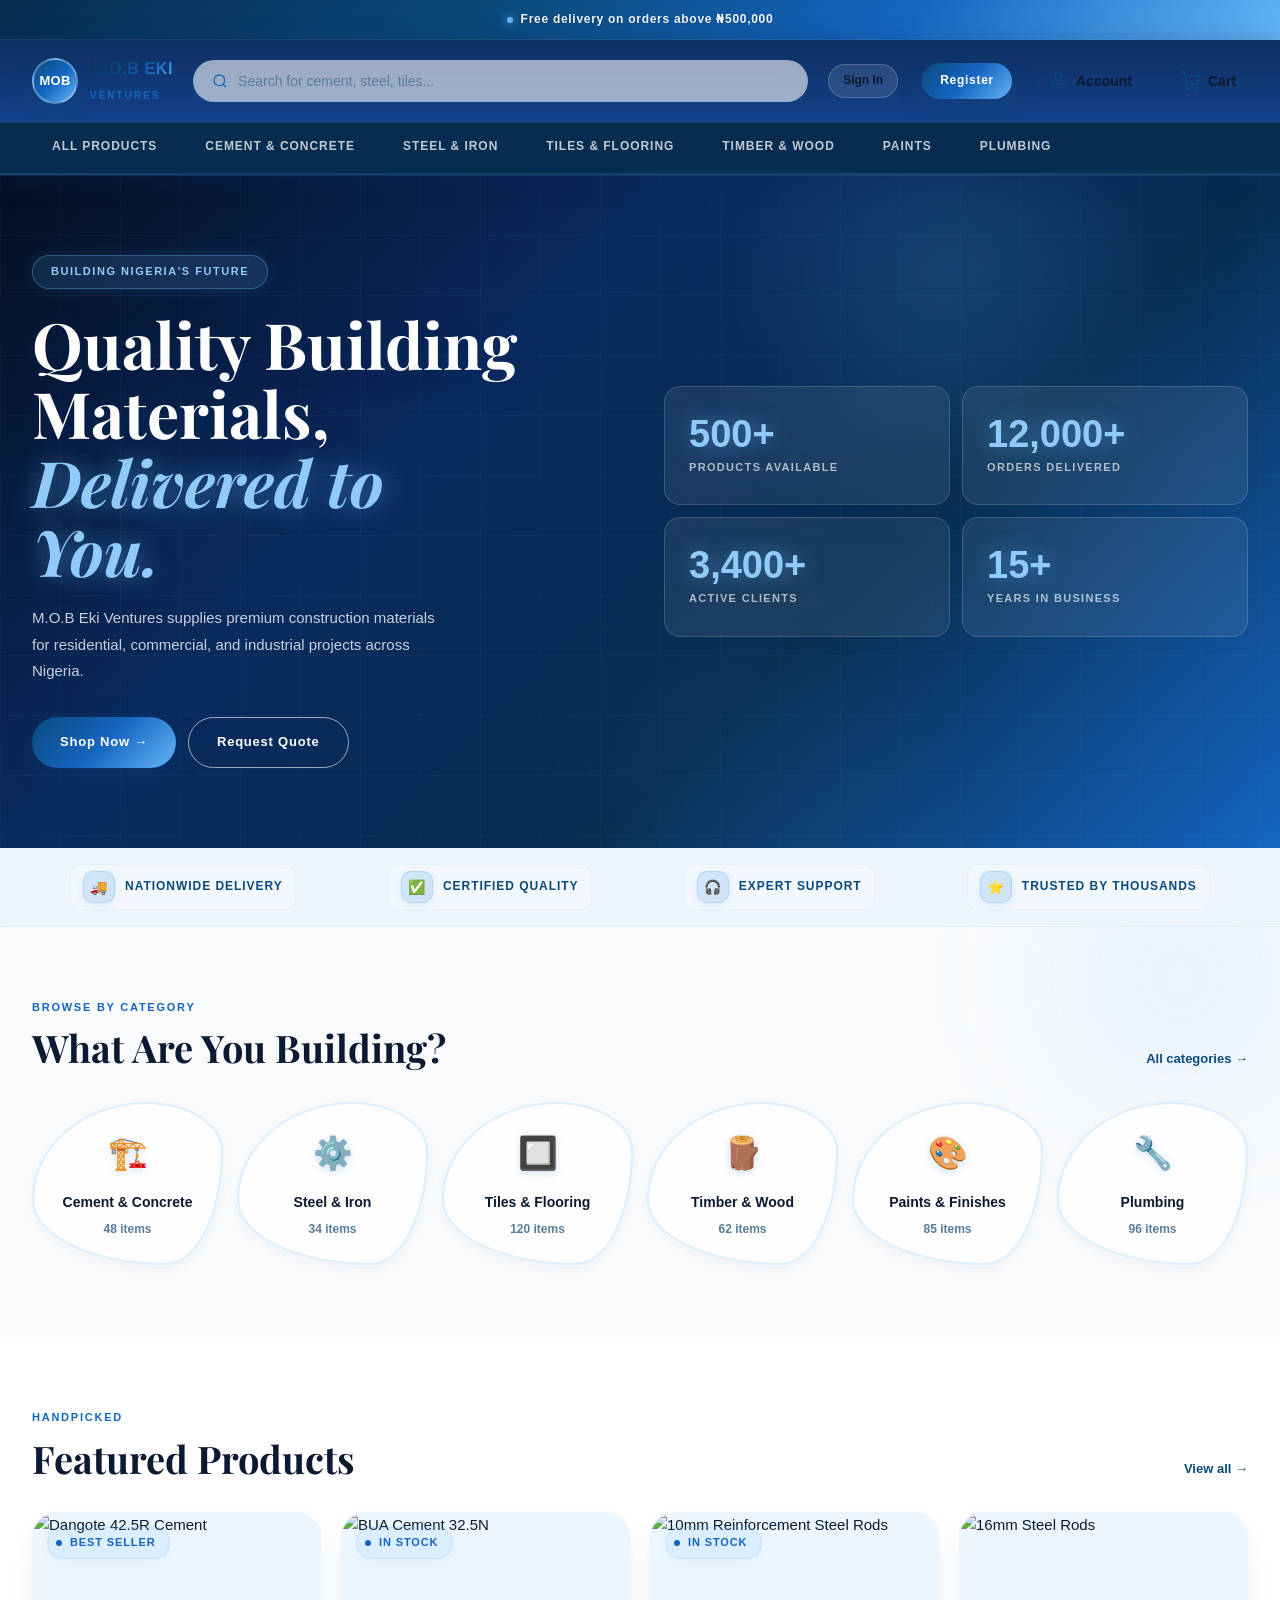
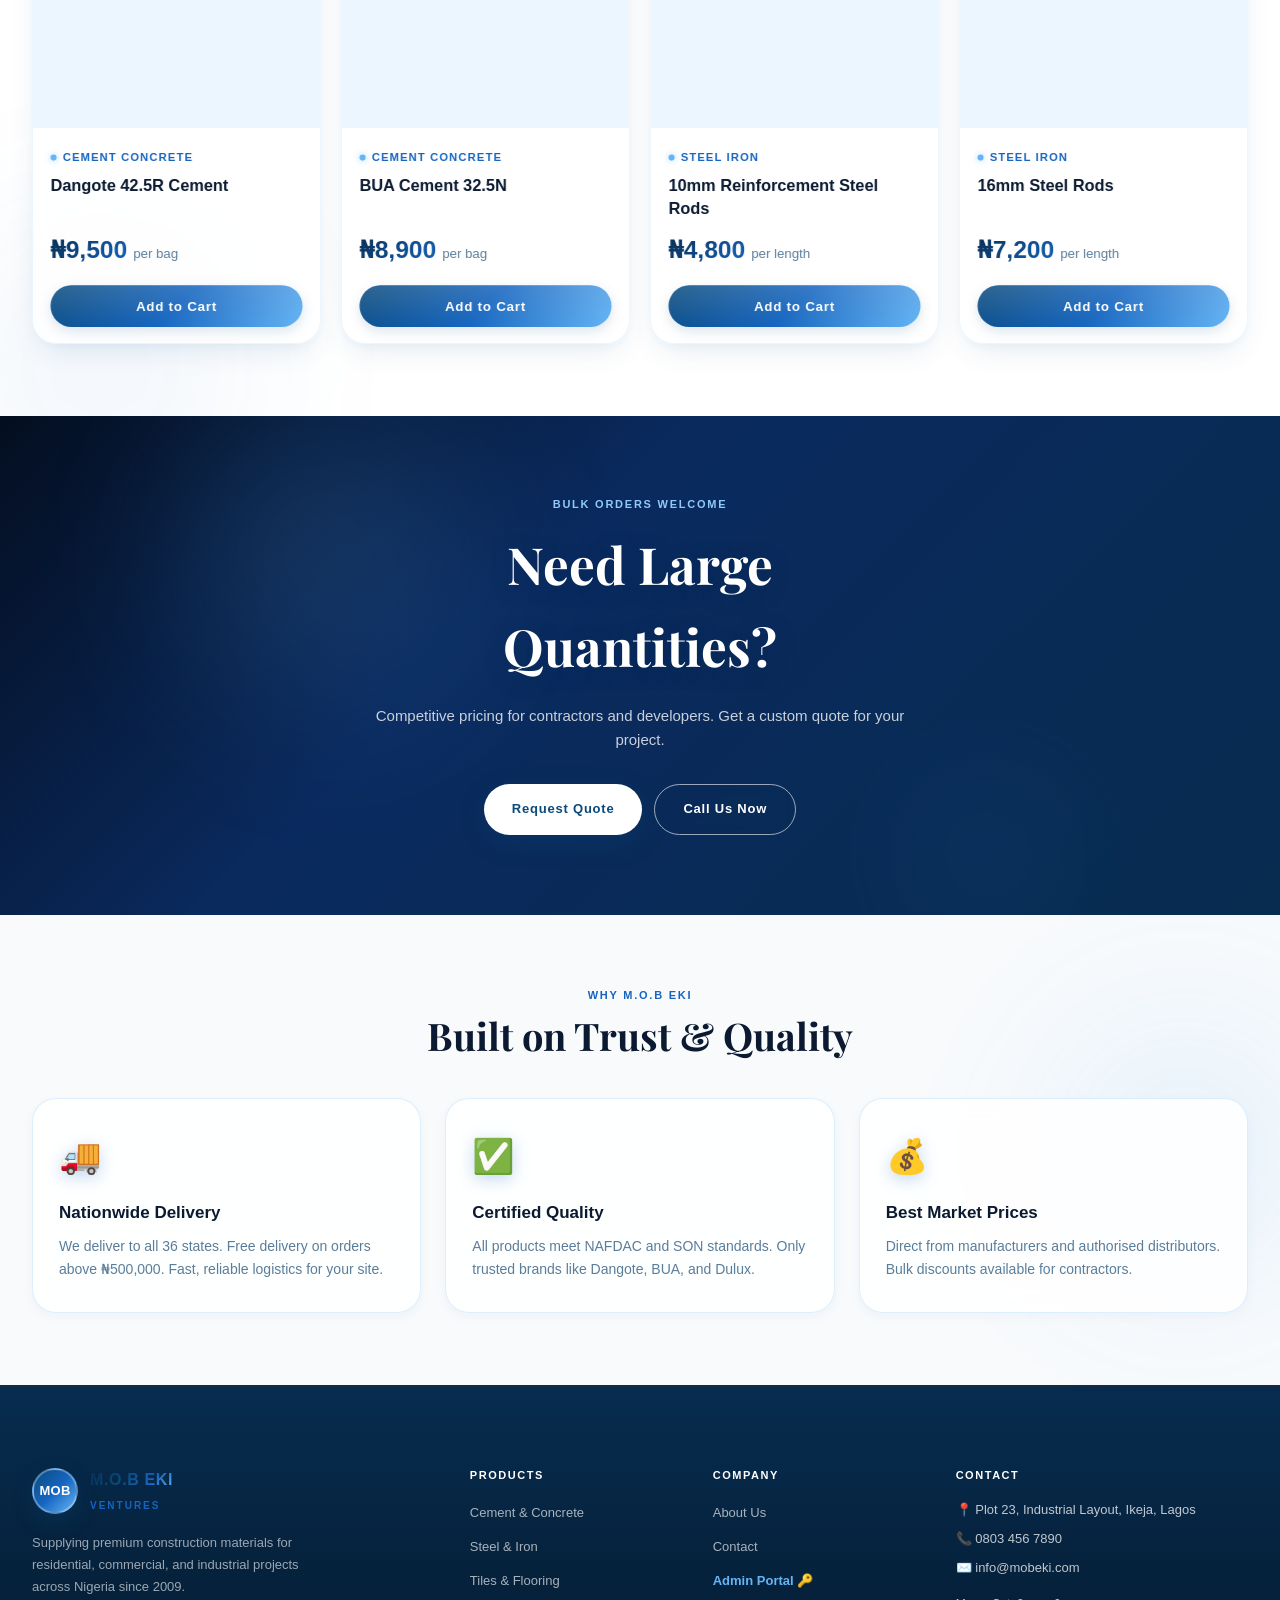
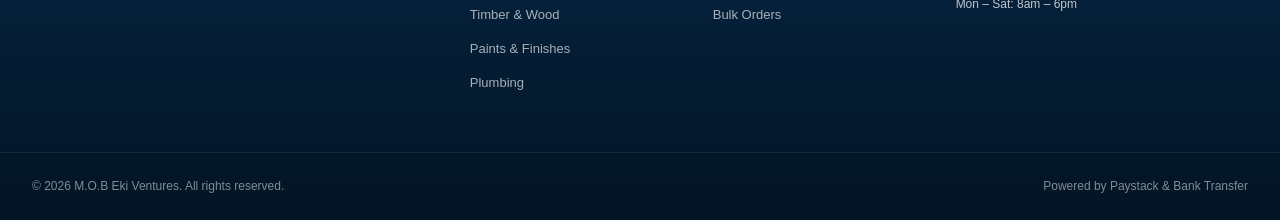
==== public/index.html @ 8f4d7f5a "first commit" ====
<!DOCTYPE html>
<html lang="en">
<head>
  <meta charset="UTF-8">
  <meta name="viewport" content="width=device-width, initial-scale=1.0">
  <title>M.O.B Eki Ventures — Quality Building Materials</title>
  <link rel="stylesheet" href="styles/main.css">
  <style>
    /* ── HERO ── */
    .hero{background:linear-gradient(135deg,#040e20 0%,var(--ocean) 35%,var(--blue-dark) 65%,var(--blue-mid) 100%);position:relative;overflow:hidden;min-height:580px;display:flex;align-items:center}
    .hero-bg{position:absolute;inset:0;background-image:url('https://images.unsplash.com/photo-1504307651254-35680f356dfd?w=1400&q=80');background-size:cover;background-position:center;opacity:.08;mix-blend-mode:luminosity}
    .hero-grid-overlay{position:absolute;inset:0;background-image:linear-gradient(rgba(100,181,246,.04) 1px,transparent 1px),linear-gradient(90deg,rgba(100,181,246,.04) 1px,transparent 1px);background-size:60px 60px;pointer-events:none}
    .hero-inner{position:relative;z-index:2;display:grid;grid-template-columns:1fr 1fr;gap:48px;align-items:center;max-width:1280px;margin:0 auto;padding:80px 32px;width:100%}
    .hero-tag{display:inline-block;background:rgba(100,181,246,.15);border:1px solid rgba(100,181,246,.35);color:var(--cyan-bright);font-size:11px;font-weight:700;letter-spacing:.14em;text-transform:uppercase;padding:7px 18px;border-radius:var(--radius-pill);margin-bottom:20px;backdrop-filter:blur(8px);box-shadow:0 0 16px rgba(100,181,246,.15)}
    .hero h1{font-family:var(--font-display);font-size:clamp(38px,5vw,64px);font-weight:700;color:#fff;line-height:1.08;margin-bottom:20px;text-shadow:0 4px 24px rgba(10,42,94,.5)}
    .hero h1 em{font-style:italic;color:var(--cyan-bright);text-shadow:0 0 24px rgba(100,181,246,.5)}
    .hero p{color:rgba(255,255,255,.78);font-size:15px;line-height:1.78;margin-bottom:32px;max-width:420px}
    .hero-ctas{display:flex;gap:12px;flex-wrap:wrap}
    .stats-grid{display:grid;grid-template-columns:1fr 1fr;gap:12px}
    .stat-cell{
      background:rgba(255,255,255,.08);
      border:1px solid rgba(255,255,255,.15);
      padding:28px 24px;border-radius:var(--radius-md);
      backdrop-filter:blur(16px);
      transition:all .4s cubic-bezier(.34,1.56,.64,1);
      transform-style:preserve-3d;
      cursor:default;
    }
    .stat-cell:hover{transform:translateY(-6px) rotateX(4deg);background:rgba(255,255,255,.14);border-color:rgba(100,181,246,.4);box-shadow:var(--glow),var(--shadow-md)}
    .stat-number{font-size:38px;font-weight:800;color:var(--cyan-bright);line-height:1;margin-bottom:6px;text-shadow:0 0 20px rgba(100,181,246,.5)}
    .stat-label{font-size:11px;font-weight:600;letter-spacing:.12em;text-transform:uppercase;color:rgba(255,255,255,.65)}

    /* ── SECTIONS ── */
    .section{padding:72px 0}
    .section-header{display:flex;justify-content:space-between;align-items:flex-end;margin-bottom:32px}
    .categories-grid{display:grid;grid-template-columns:repeat(6,1fr);gap:14px}
    .products-grid{display:grid;grid-template-columns:repeat(4,1fr);gap:20px}

    /* ── BULK CTA ── */
    .bulk-cta{background:linear-gradient(135deg,#040e20 0%,var(--ocean) 40%,var(--blue-dark) 100%);position:relative;overflow:hidden;padding:80px 0;text-align:center}
    .bulk-cta-bg{position:absolute;inset:0;background-image:url('https://images.unsplash.com/photo-1504328345606-18bbc8c9d7d1?w=1400&q=80');background-size:cover;opacity:.07}
    .bulk-cta-inner{position:relative;z-index:2;max-width:600px;margin:0 auto;padding:0 32px}
    .bulk-cta h2{font-family:var(--font-display);font-size:clamp(30px,4vw,52px);font-weight:700;color:#fff;margin-bottom:16px;text-shadow:0 4px 20px rgba(10,42,94,.4)}
    .bulk-cta p{color:rgba(255,255,255,.78);font-size:15px;margin-bottom:32px}
    .bulk-cta-btns{display:flex;gap:12px;justify-content:center}

    /* ── WHY CARDS ── */
    .why-grid{display:grid;grid-template-columns:repeat(3,1fr);gap:24px}
    .why-card{
      background:rgba(255,255,255,.85);
      border:1px solid var(--border);
      border-radius:var(--radius-lg);
      padding:30px 26px;
      transition:all .4s cubic-bezier(.34,1.56,.64,1);
      backdrop-filter:blur(12px);
      box-shadow:var(--shadow-sm);
      transform-style:preserve-3d;
    }
    .why-card:hover{transform:translateY(-10px) rotateX(3deg);box-shadow:var(--shadow-3d);border-color:rgba(100,181,246,.4)}
    .why-card-icon{font-size:34px;margin-bottom:16px;display:block;filter:drop-shadow(0 4px 8px rgba(21,101,192,.25));transition:transform .3s cubic-bezier(.34,1.56,.64,1)}
    .why-card:hover .why-card-icon{transform:scale(1.2) translateZ(10px)}
    .why-card h3{font-size:17px;font-weight:700;margin-bottom:8px;color:var(--text-dark)}
    .why-card p{font-size:14px;color:var(--text-muted);line-height:1.68}
  </style>
</head>
<body>
<div id="site-header"></div>

<section class="hero">
  <div class="hero-bg"></div>
  <div class="hero-grid-overlay"></div>
  <div class="orb orb-1" style="top:-100px;right:10%;opacity:.6"></div>
  <div class="orb orb-2" style="bottom:-80px;right:30%;opacity:.5"></div>
  <div class="orb orb-3" style="top:30%;left:5%;opacity:.4"></div>
  <div class="hero-inner">
    <div>
      <span class="hero-tag">Building Nigeria's Future</span>
      <h1>Quality Building<br>Materials, <em>Delivered to<br>You.</em></h1>
      <p>M.O.B Eki Ventures supplies premium construction materials for residential, commercial, and industrial projects across Nigeria.</p>
      <div class="hero-ctas">
        <a href="user/shop.html" class="btn btn-primary">Shop Now →</a>
        <a href="user/about.html#contact" class="btn btn-outline">Request Quote</a>
      </div>
    </div>
    <div class="stats-grid">
      <div class="stat-cell"><div class="stat-number">500+</div><div class="stat-label">Products Available</div></div>
      <div class="stat-cell"><div class="stat-number">12,000+</div><div class="stat-label">Orders Delivered</div></div>
      <div class="stat-cell"><div class="stat-number">3,400+</div><div class="stat-label">Active Clients</div></div>
      <div class="stat-cell"><div class="stat-number">15+</div><div class="stat-label">Years in Business</div></div>
    </div>
  </div>
</section>

<div id="trust-bar"></div>

<section class="section" style="background:var(--light-bg);position:relative;overflow:hidden">
  <div class="orb" style="width:300px;height:300px;background:radial-gradient(circle,rgba(100,181,246,.12),transparent);top:-100px;right:-50px;animation:orb-drift 20s ease-in-out infinite"></div>
  <div class="container" style="position:relative;z-index:1">
    <div class="section-header">
      <div><span class="section-label">Browse by Category</span><h2 class="section-title">What Are You Building?</h2></div>
      <a href="user/shop.html" class="view-all">All categories →</a>
    </div>
    <div class="categories-grid" id="categories-grid"></div>
  </div>
</section>

<section class="section" style="background:#fff;position:relative;overflow:hidden">
  <div class="orb" style="width:400px;height:400px;background:radial-gradient(circle,rgba(21,101,192,.06),transparent);bottom:-150px;left:-100px;animation:orb-drift2 25s ease-in-out infinite"></div>
  <div class="container" style="position:relative;z-index:1">
    <div class="section-header">
      <div><span class="section-label">Handpicked</span><h2 class="section-title">Featured Products</h2></div>
      <a href="user/shop.html" class="view-all">View all →</a>
    </div>
    <div class="products-grid" id="featured-products"></div>
  </div>
</section>

<div class="bulk-cta">
  <div class="bulk-cta-bg"></div>
  <div class="orb orb-1" style="top:-60px;left:10%;opacity:.5"></div>
  <div class="orb orb-3" style="bottom:-40px;right:15%;opacity:.4"></div>
  <div class="bulk-cta-inner">
    <span class="section-label" style="color:var(--cyan-bright)">Bulk Orders Welcome</span>
    <h2>Need Large Quantities?</h2>
    <p>Competitive pricing for contractors and developers. Get a custom quote for your project.</p>
    <div class="bulk-cta-btns">
      <a href="user/about.html#contact" class="btn btn-primary" style="background:#fff;color:var(--blue)">Request Quote</a>
      <a href="tel:08034567890" class="btn btn-outline">Call Us Now</a>
    </div>
  </div>
</div>

<section class="section" style="background:var(--light-bg);position:relative;overflow:hidden">
  <div class="orb" style="width:350px;height:350px;background:radial-gradient(circle,rgba(66,165,245,.1),transparent);top:50%;right:-80px;transform:translateY(-50%);animation:orb-drift 22s ease-in-out infinite"></div>
  <div class="container" style="position:relative;z-index:1">
    <div style="text-align:center;margin-bottom:40px">
      <span class="section-label">Why M.O.B Eki</span>
      <h2 class="section-title">Built on Trust & Quality</h2>
    </div>
    <div class="why-grid">
      <div class="why-card"><div class="why-card-icon">🚚</div><h3>Nationwide Delivery</h3><p>We deliver to all 36 states. Free delivery on orders above ₦500,000. Fast, reliable logistics for your site.</p></div>
      <div class="why-card"><div class="why-card-icon">✅</div><h3>Certified Quality</h3><p>All products meet NAFDAC and SON standards. Only trusted brands like Dangote, BUA, and Dulux.</p></div>
      <div class="why-card"><div class="why-card-icon">💰</div><h3>Best Market Prices</h3><p>Direct from manufacturers and authorised distributors. Bulk discounts available for contractors.</p></div>
    </div>
  </div>
</section>

<div id="site-footer"></div>
<script src="scripts/main.js"></script>
<script src="scripts/components.js"></script>
<script>
  renderHeader(''); renderFooter(''); renderTrustBar();
  CATEGORIES.forEach((cat,i) => {
    document.getElementById('categories-grid').innerHTML += `
      <a href="user/shop.html?category=${cat.id}" class="cat-card" style="animation:fadeUp .4s ease ${i*60}ms both">
        <span class="cat-card-icon">${cat.icon}</span>
        <div class="cat-card-name">${cat.name}</div>
        <div class="cat-card-count">${cat.count} items</div>
      </a>`;
  });
  PRODUCTS.slice(0,4).forEach((p,i) => {
    document.getElementById('featured-products').innerHTML += `
      <div class="product-card" style="animation:fadeUp .5s ease ${i*80}ms both">
        <div class="product-card-img">
          <img src="${p.img}" alt="${p.name}" loading="lazy">
          ${p.badge?`<span class="badge badge-blue">${p.badge}</span>`:''}
        </div>
        <div class="product-card-body">
          <div class="product-card-cat">${p.category.replace(/-/g,' ')}</div>
          <div class="product-card-name">${p.name}</div>
          <div class="product-card-price"><span class="price-main">₦${p.price.toLocaleString()}</span><span class="price-unit">per ${p.unit}</span></div>
          <button class="btn-add-cart" onclick="Cart.add({id:${p.id},name:'${p.name}',price:${p.price},unit:'${p.unit}',img:'${p.img}'})">Add to Cart</button>
        </div>
      </div>`;
  });
</script>
</body>
</html>
---- public/styles/main.css ----
@import url('https://fonts.googleapis.com/css2?family=Playfair+Display:ital,wght@0,400;0,700;1,400;1,700&family=DM+Sans:wght@300;400;500;600;700&display=swap');

/* ── VARIABLES ── */
:root {
  --ocean:      #0A2A5E;
  --blue-dark:  #0A4A7D;
  --blue:       #1565C0;
  --blue-mid:   #1976D2;
  --blue-light: #42A5F5;
  --cyan:       #64B5F6;
  --cyan-bright:#90CAF9;
  --blue-pale:  #E3F2FD;
  --blue-bg:    #EBF4FF;
  --white:      #FFFFFF;
  --light-bg:   #F0F7FF;
  --card-bg:    rgba(255,255,255,0.85);
  --text-dark:  #0A1929;
  --text-mid:   #1A3A5C;
  --text-muted: #5B8DB8;
  --border:     rgba(100,181,246,0.25);
  --border-light: rgba(144,202,249,0.15);
  --success:    #1B6E3A;
  --danger:     #B71C1C;
  --shadow-sm:  0 4px 16px rgba(10,74,125,0.08), 0 1px 4px rgba(10,74,125,0.04);
  --shadow:     0 8px 32px rgba(10,74,125,0.14), 0 2px 8px rgba(10,74,125,0.06);
  --shadow-md:  0 16px 48px rgba(10,74,125,0.18), 0 4px 16px rgba(10,74,125,0.08);
  --shadow-3d:  0 20px 60px rgba(10,74,125,0.22), 0 8px 24px rgba(10,74,125,0.12), 0 2px 6px rgba(10,74,125,0.06);
  --glow:       0 0 20px rgba(100,181,246,0.4), 0 0 40px rgba(100,181,246,0.15);
  --glow-strong:0 0 30px rgba(100,181,246,0.6), 0 0 60px rgba(100,181,246,0.25);
  --font-display:'Playfair Display', Georgia, serif;
  --font-body:  'DM Sans', system-ui, sans-serif;
  --radius:     10px;
  --radius-md:  16px;
  --radius-lg:  24px;
  --radius-xl:  32px;
  --radius-pill:999px;
  --glass:      rgba(255,255,255,0.12);
  --glass-border:rgba(255,255,255,0.2);
}

/* ── RESET ── */
*,*::before,*::after{box-sizing:border-box;margin:0;padding:0}
html{scroll-behavior:smooth}
body{font-family:var(--font-body);font-size:15px;color:var(--text-dark);background:var(--light-bg);line-height:1.6;overflow-x:hidden}
a{text-decoration:none;color:inherit}
img{display:block;max-width:100%}
ul{list-style:none}
button{cursor:pointer;font-family:var(--font-body);border:none;background:none}
input,select,textarea{font-family:var(--font-body)}

/* ── KEYFRAMES ── */
@keyframes float{0%,100%{transform:translateY(0) rotate(0deg)}33%{transform:translateY(-18px) rotate(2deg)}66%{transform:translateY(-8px) rotate(-1deg)}}
@keyframes float2{0%,100%{transform:translateY(0) rotate(0deg)}50%{transform:translateY(-24px) rotate(3deg)}}
@keyframes float3{0%,100%{transform:translateY(0)}40%{transform:translateY(-12px)}80%{transform:translateY(-20px)}}
@keyframes pulse-glow{0%,100%{box-shadow:var(--glow)}50%{box-shadow:var(--glow-strong)}}
@keyframes pulse-dot{0%,100%{transform:scale(1);opacity:1}50%{transform:scale(1.4);opacity:.7}}
@keyframes orb-drift{0%{transform:translate(0,0) scale(1)}25%{transform:translate(30px,-20px) scale(1.1)}50%{transform:translate(-20px,30px) scale(.95)}75%{transform:translate(20px,10px) scale(1.05)}100%{transform:translate(0,0) scale(1)}}
@keyframes orb-drift2{0%{transform:translate(0,0) scale(1)}33%{transform:translate(-40px,20px) scale(1.08)}66%{transform:translate(25px,-35px) scale(.92)}100%{transform:translate(0,0) scale(1)}}
@keyframes shimmer{0%{background-position:-200% center}100%{background-position:200% center}}
@keyframes slideIn{from{transform:translateX(120%);opacity:0}to{transform:translateX(0);opacity:1}}
@keyframes slideOut{from{transform:translateX(0);opacity:1}to{transform:translateX(120%);opacity:0}}
@keyframes fadeUp{from{opacity:0;transform:translateY(28px)}to{opacity:1;transform:translateY(0)}}
@keyframes rotate3d{0%{transform:perspective(600px) rotateX(0deg) rotateY(0deg)}100%{transform:perspective(600px) rotateX(360deg) rotateY(360deg)}}
@keyframes badge-pulse{0%,100%{transform:scale(1)}50%{transform:scale(1.06)}}

/* ── UTILITY ── */
.container{max-width:1280px;margin:0 auto;padding:0 32px}
.sr-only{position:absolute;width:1px;height:1px;overflow:hidden;clip:rect(0,0,0,0)}

/* ── FLOATING ORBS (background decoration) ── */
.orb{position:absolute;border-radius:50%;filter:blur(60px);pointer-events:none;z-index:0}
.orb-1{width:400px;height:400px;background:radial-gradient(circle,rgba(100,181,246,.35) 0%,rgba(21,101,192,.1) 70%);animation:orb-drift 18s ease-in-out infinite}
.orb-2{width:300px;height:300px;background:radial-gradient(circle,rgba(10,74,125,.4) 0%,rgba(144,202,249,.1) 70%);animation:orb-drift2 22s ease-in-out infinite}
.orb-3{width:200px;height:200px;background:radial-gradient(circle,rgba(66,165,245,.3) 0%,transparent 70%);animation:orb-drift 14s ease-in-out infinite reverse}

/* ── ANNOUNCE BAR ── */
.announce-bar{
  background:linear-gradient(90deg,var(--ocean) 0%,var(--blue-dark) 50%,var(--ocean) 100%);
  background-size:200% 100%;
  animation:shimmer 6s linear infinite;
  color:rgba(255,255,255,.9);font-size:12px;font-weight:600;letter-spacing:.06em;
  padding:9px 0;display:flex;align-items:center;justify-content:center;gap:8px;
}
.announce-bar::before{content:'';width:7px;height:7px;background:#64b5f6;border-radius:50%;animation:pulse-dot 2s ease-in-out infinite;box-shadow:0 0 8px #64b5f6}

/* ── HEADER ── */
.site-header{
  background:linear-gradient(180deg,rgba(10,42,94,.98) 0%,rgba(13,71,161,.96) 100%);
  position:sticky;top:0;z-index:100;
  box-shadow:0 4px 24px rgba(10,42,94,.4),0 1px 0 rgba(100,181,246,.15);
  backdrop-filter:blur(20px);
}
.header-main{display:flex;align-items:center;gap:20px;padding:14px 32px;max-width:1280px;margin:0 auto}

.logo{display:flex;align-items:center;gap:10px;flex-shrink:0;text-decoration:none;perspective:400px}
.logo-mark{
  width:44px;height:44px;
  background:linear-gradient(135deg,var(--blue-light) 0%,var(--blue-dark) 100%);
  border:2px solid rgba(255,255,255,.3);
  border-radius:50%;
  display:flex;align-items:center;justify-content:center;
  font-weight:800;font-size:12px;color:#fff;letter-spacing:.02em;
  box-shadow:0 4px 16px rgba(10,74,125,.5),inset 0 1px 0 rgba(255,255,255,.2);
  transition:transform .4s cubic-bezier(.34,1.56,.64,1),box-shadow .3s;
  transform-style:preserve-3d;
}
.logo:hover .logo-mark{transform:rotateY(20deg) rotateX(-10deg) scale(1.1);box-shadow:var(--glow),0 8px 24px rgba(10,74,125,.4)}
.logo-text strong{display:block;font-size:15px;font-weight:700;color:#fff;letter-spacing:.06em}
.logo-text span{font-size:10px;letter-spacing:.2em;color:rgba(255,255,255,.6);text-transform:uppercase}

.search-bar{
  flex:1;display:flex;align-items:center;
  background:rgba(255,255,255,.1);
  border:1.5px solid rgba(255,255,255,.2);
  border-radius:var(--radius-pill);
  padding:0 18px;gap:10px;
  transition:all .3s cubic-bezier(.34,1.56,.64,1);
  backdrop-filter:blur(10px);
}
.search-bar:focus-within{
  background:rgba(255,255,255,.18);
  border-color:rgba(100,181,246,.7);
  box-shadow:0 0 0 4px rgba(100,181,246,.15),var(--glow);
  transform:scaleX(1.01);
}
.search-bar svg{color:rgba(255,255,255,.55);flex-shrink:0}
.search-bar input{background:none;border:none;outline:none;color:#fff;font-size:14px;width:100%;padding:11px 0}
.search-bar input::placeholder{color:rgba(255,255,255,.45)}

.header-actions{display:flex;align-items:center;gap:20px}
.header-action-btn{display:flex;align-items:center;gap:6px;color:#fff;font-size:14px;font-weight:500;text-decoration:none;transition:all .2s;padding:6px 12px;border-radius:var(--radius-pill)}
.header-action-btn:hover{background:rgba(255,255,255,.12);color:var(--cyan-bright);transform:translateY(-1px)}
.header-action-btn svg{width:18px;height:18px}
.cart-btn{position:relative}
.cart-badge{position:absolute;top:-7px;right:-9px;background:linear-gradient(135deg,#FF6B35,#FF8C42);color:#fff;font-size:10px;font-weight:800;width:17px;height:17px;border-radius:50%;display:flex;align-items:center;justify-content:center;border:2px solid var(--ocean);box-shadow:0 2px 6px rgba(255,107,53,.5);animation:badge-pulse 2s ease-in-out infinite}

/* ── NAV ── */
.site-nav{background:rgba(10,42,94,.9);backdrop-filter:blur(12px);border-top:1px solid rgba(100,181,246,.12)}
.site-nav ul{display:flex;max-width:1280px;margin:0 auto;padding:0 32px}
.site-nav a{display:block;padding:13px 18px;font-size:12px;font-weight:600;letter-spacing:.08em;text-transform:uppercase;color:rgba(255,255,255,.72);border-bottom:2px solid transparent;transition:all .25s;position:relative;white-space:nowrap}
.site-nav a::after{content:'';position:absolute;bottom:-2px;left:50%;right:50%;height:2px;background:linear-gradient(90deg,var(--cyan),var(--blue-light));border-radius:2px;transition:all .3s cubic-bezier(.34,1.56,.64,1)}
.site-nav a:hover::after,.site-nav a.active::after{left:0;right:0}
.site-nav a:hover,.site-nav a.active{color:#fff;text-shadow:0 0 12px rgba(100,181,246,.6)}

/* ── TRUST BAR ── */
.trust-bar{
  background:linear-gradient(90deg,var(--blue-pale) 0%,#dbeeff 50%,var(--blue-pale) 100%);
  border-bottom:1px solid rgba(100,181,246,.25);
  padding:13px 0;
}
.trust-bar-inner{display:flex;justify-content:space-around;max-width:1280px;margin:0 auto;padding:0 32px}
.trust-item{
  display:flex;align-items:center;gap:10px;
  font-size:11px;font-weight:700;letter-spacing:.08em;text-transform:uppercase;
  color:var(--blue-mid);
}
.trust-item-icon{
  width:32px;height:32px;
  background:linear-gradient(135deg,rgba(100,181,246,.25),rgba(21,101,192,.15));
  border:1px solid rgba(100,181,246,.3);
  border-radius:10px;
  display:flex;align-items:center;justify-content:center;font-size:14px;
  box-shadow:0 2px 8px rgba(21,101,192,.1);
  transition:transform .3s cubic-bezier(.34,1.56,.64,1),box-shadow .3s;
  transform-style:preserve-3d;
}
.trust-item:hover .trust-item-icon{transform:rotateY(15deg) scale(1.1) translateZ(4px);box-shadow:0 4px 12px rgba(21,101,192,.2)}

/* ── BUTTONS ── */
.btn{display:inline-flex;align-items:center;gap:8px;padding:12px 26px;font-weight:600;font-size:13px;letter-spacing:.04em;border-radius:var(--radius-pill);transition:all .3s cubic-bezier(.34,1.56,.64,1);cursor:pointer;border:none;text-decoration:none;position:relative;overflow:hidden}
.btn::before{content:'';position:absolute;inset:0;background:linear-gradient(135deg,rgba(255,255,255,.15),rgba(255,255,255,0));opacity:0;transition:opacity .2s}
.btn:hover::before{opacity:1}
.btn-primary{background:linear-gradient(135deg,var(--blue) 0%,var(--blue-mid) 50%,var(--blue-dark) 100%);color:#fff;box-shadow:0 6px 20px rgba(21,101,192,.4),0 2px 6px rgba(21,101,192,.2),inset 0 1px 0 rgba(255,255,255,.2)}
.btn-primary:hover{transform:translateY(-3px) scale(1.02);box-shadow:0 12px 32px rgba(21,101,192,.5),var(--glow)}
.btn-dark{background:linear-gradient(135deg,var(--ocean),var(--blue-dark));color:#fff}
.btn-dark:hover{transform:translateY(-2px);box-shadow:var(--shadow-md)}
.btn-outline{background:rgba(255,255,255,.08);color:#fff;border:1.5px solid rgba(255,255,255,.4);backdrop-filter:blur(8px)}
.btn-outline:hover{background:rgba(255,255,255,.16);border-color:#fff;transform:translateY(-2px)}
.btn-outline-blue{background:transparent;color:var(--blue);border:1.5px solid var(--blue)}
.btn-outline-blue:hover{background:var(--blue);color:#fff;transform:translateY(-2px);box-shadow:var(--shadow)}
.btn-sm{padding:8px 18px;font-size:12px}
.btn-full{width:100%;justify-content:center}

/* ── BADGE ── */
.badge{display:inline-flex;align-items:center;gap:5px;padding:5px 12px;font-size:10px;font-weight:700;letter-spacing:.08em;text-transform:uppercase;border-radius:var(--radius-pill);position:relative}
.badge::before{content:'';width:5px;height:5px;border-radius:50%;background:currentColor;animation:pulse-dot 2s ease-in-out infinite;flex-shrink:0}
.badge-blue{background:linear-gradient(135deg,var(--blue),var(--blue-mid));color:#fff;box-shadow:0 2px 8px rgba(21,101,192,.3)}
.badge-amber{background:linear-gradient(135deg,var(--blue),var(--blue-mid));color:#fff;box-shadow:0 2px 8px rgba(21,101,192,.3)}
.badge-success{background:#E8F5E9;color:#2E7D32;border:1px solid #A5D6A7}
.badge-success::before{background:#2E7D32}
.badge-transit{background:#E3F2FD;color:var(--blue);border:1px solid #90CAF9}
.badge-transit::before{background:var(--blue)}

/* ── PRODUCT CARD ── */
.product-card{
  background:var(--card-bg);
  border-radius:var(--radius-lg);
  overflow:hidden;
  border:1px solid var(--border);
  transition:all .4s cubic-bezier(.34,1.56,.64,1);
  position:relative;
  transform-style:preserve-3d;
  perspective:800px;
  box-shadow:var(--shadow-sm);
  backdrop-filter:blur(8px);
}
.product-card::before{
  content:'';position:absolute;inset:0;border-radius:var(--radius-lg);
  background:linear-gradient(135deg,rgba(255,255,255,.6) 0%,rgba(255,255,255,0) 60%);
  pointer-events:none;z-index:1;opacity:0;transition:opacity .3s
}
.product-card:hover{
  transform:translateY(-12px) rotateX(3deg) rotateY(-2deg) scale(1.02);
  box-shadow:var(--shadow-3d);
  border-color:rgba(100,181,246,.5);
}
.product-card:hover::before{opacity:1}

.product-card-img{position:relative;aspect-ratio:4/3;overflow:hidden;background:linear-gradient(135deg,var(--blue-pale),#dbeeff)}
.product-card-img img{width:100%;height:100%;object-fit:cover;transition:transform .5s cubic-bezier(.25,.46,.45,.94)}
.product-card:hover .product-card-img img{transform:scale(1.08) translateZ(0)}
.product-card-img .badge{position:absolute;top:12px;left:12px;z-index:2}

.product-card-body{padding:16px 18px 18px;position:relative;z-index:2}
.product-card-cat{display:flex;align-items:center;gap:6px;font-size:11px;font-weight:700;letter-spacing:.1em;text-transform:uppercase;color:var(--blue-mid);margin-bottom:6px}
.product-card-cat::before{content:'';width:6px;height:6px;border-radius:50%;background:linear-gradient(135deg,var(--blue-light),var(--cyan));flex-shrink:0;box-shadow:0 0 6px rgba(100,181,246,.6)}
.product-card-name{font-size:16px;font-weight:700;color:var(--text-dark);margin-bottom:8px;line-height:1.3}
.product-card-stars{display:flex;align-items:center;gap:6px;margin-bottom:10px}
.stars{color:var(--blue-light);font-size:14px;letter-spacing:1px;text-shadow:0 0 8px rgba(66,165,245,.5)}
.review-count{font-size:12px;color:var(--text-muted)}
.product-card-price{display:flex;align-items:baseline;gap:6px;margin-bottom:14px}
.price-main{font-size:22px;font-weight:800;color:var(--text-dark);background:linear-gradient(135deg,var(--blue-dark),var(--blue-mid));-webkit-background-clip:text;-webkit-text-fill-color:transparent;background-clip:text}
.price-unit{font-size:13px;color:var(--text-muted)}

.btn-add-cart{
  width:100%;
  background:linear-gradient(135deg,var(--blue) 0%,var(--blue-mid) 100%);
  color:#fff;padding:12px;font-size:13px;font-weight:700;letter-spacing:.04em;
  border-radius:var(--radius-pill);border:none;cursor:pointer;
  transition:all .3s cubic-bezier(.34,1.56,.64,1);
  text-align:center;
  box-shadow:0 4px 14px rgba(21,101,192,.3),inset 0 1px 0 rgba(255,255,255,.15);
  position:relative;overflow:hidden;
}
.btn-add-cart::after{content:'';position:absolute;inset:0;background:linear-gradient(180deg,rgba(255,255,255,.15) 0%,rgba(255,255,255,0) 100%)}
.btn-add-cart:hover{transform:translateY(-3px) scale(1.02);box-shadow:0 8px 24px rgba(21,101,192,.45),var(--glow)}

.btn-view{padding:10px 16px;border:1.5px solid var(--border);border-radius:var(--radius-pill);font-size:12px;font-weight:600;color:var(--text-mid);cursor:pointer;transition:all .3s;background:rgba(255,255,255,.6);text-decoration:none;display:inline-flex;align-items:center;backdrop-filter:blur(6px)}
.btn-view:hover{background:var(--blue);color:#fff;border-color:var(--blue);transform:translateY(-2px);box-shadow:var(--shadow)}
.product-card-actions{display:flex;gap:8px}

/* ── CATEGORY CARD ── */
.cat-card{
  background:rgba(255,255,255,.85);
  border:1px solid var(--border);
  border-radius:var(--radius-lg);
  padding:22px 16px;
  cursor:pointer;
  transition:all .35s cubic-bezier(.34,1.56,.64,1);
  text-decoration:none;display:block;
  transform-style:preserve-3d;
  backdrop-filter:blur(8px);
  box-shadow:var(--shadow-sm);
}
.cat-card:hover{
  border-color:rgba(100,181,246,.6);
  transform:translateY(-8px) rotateX(4deg) scale(1.03);
  box-shadow:var(--shadow-3d);
  background:#fff;
}
.cat-card-icon{font-size:30px;margin-bottom:12px;display:block;transition:transform .3s;filter:drop-shadow(0 2px 4px rgba(21,101,192,.2))}
.cat-card:hover .cat-card-icon{transform:scale(1.15) translateZ(8px)}
.cat-card-name{font-size:14px;font-weight:700;color:var(--text-dark);margin-bottom:4px}
.cat-card-count{font-size:12px;color:var(--text-muted)}

/* ── FOOTER ── */
.site-footer{background:linear-gradient(180deg,var(--ocean) 0%,#040e20 100%);color:rgba(255,255,255,.72);padding:60px 0 0}
.footer-grid{display:grid;grid-template-columns:2fr 1fr 1fr 1.5fr;gap:48px;max-width:1280px;margin:0 auto;padding:0 32px 48px;border-bottom:1px solid rgba(255,255,255,.08)}
.footer-brand p{font-size:13px;line-height:1.75;margin-top:16px;max-width:280px;color:rgba(255,255,255,.6)}
.footer-col h4{font-size:11px;font-weight:700;letter-spacing:.16em;text-transform:uppercase;color:#fff;margin-bottom:16px}
.footer-col ul li{margin-bottom:10px}
.footer-col ul a{font-size:13px;color:rgba(255,255,255,.6);transition:all .2s}
.footer-col ul a:hover{color:var(--cyan-bright);text-shadow:0 0 8px rgba(144,202,249,.4);padding-left:4px}
.footer-contact p{font-size:13px;margin-bottom:8px}
.footer-contact strong{color:#fff}
.footer-bottom{max-width:1280px;margin:0 auto;padding:20px 32px;display:flex;justify-content:space-between;align-items:center;font-size:12px;color:rgba(255,255,255,.4)}

/* ── FORMS ── */
.form-group{margin-bottom:18px}
.form-label{display:block;font-size:12px;font-weight:600;letter-spacing:.08em;text-transform:uppercase;color:var(--text-muted);margin-bottom:6px}
.form-input{
  width:100%;padding:11px 16px;
  border:1.5px solid rgba(100,181,246,.3);
  border-radius:var(--radius);
  background:rgba(255,255,255,.8);
  font-size:14px;color:var(--text-dark);outline:none;
  transition:all .25s;
  backdrop-filter:blur(4px);
}
.form-input:focus{
  border-color:var(--blue-light);
  background:#fff;
  box-shadow:0 0 0 4px rgba(66,165,245,.12),0 0 12px rgba(66,165,245,.08);
  transform:translateY(-1px);
}
.form-row{display:grid;grid-template-columns:1fr 1fr;gap:16px}
select.form-input{appearance:none;background-image:url("data:image/svg+xml,%3Csvg xmlns='http://www.w3.org/2000/svg' width='12' height='12' viewBox='0 0 24 24' fill='none' stroke='%235B8DB8' stroke-width='2'%3E%3Cpath d='M6 9l6 6 6-6'/%3E%3C/svg%3E");background-repeat:no-repeat;background-position:right 14px center;padding-right:40px}

/* ── ACCOUNT LAYOUT ── */
.account-layout{display:grid;grid-template-columns:260px 1fr;gap:28px;max-width:1280px;margin:0 auto;padding:36px 32px;min-height:calc(100vh - 220px)}
.account-sidebar{
  background:rgba(255,255,255,.85);
  border:1px solid var(--border);
  border-radius:var(--radius-lg);
  padding:8px 0;height:fit-content;
  position:sticky;top:100px;
  box-shadow:var(--shadow);
  backdrop-filter:blur(16px);
}
.account-nav-item{display:flex;align-items:center;gap:10px;padding:12px 20px;font-size:14px;font-weight:500;color:var(--text-mid);cursor:pointer;transition:all .2s;border-left:3px solid transparent;text-decoration:none}
.account-nav-item svg{width:16px;height:16px;color:var(--text-muted);transition:transform .3s}
.account-nav-item:hover{background:var(--blue-pale);color:var(--blue);transform:translateX(3px)}
.account-nav-item:hover svg{transform:scale(1.15)}
.account-nav-item.active{background:linear-gradient(90deg,rgba(21,101,192,.08),rgba(21,101,192,.03));color:var(--blue);border-left-color:var(--blue);font-weight:600}
.account-nav-item.active svg{color:var(--blue)}
.account-nav-divider{border:none;border-top:1px solid var(--border);margin:8px 0}
.account-nav-item.signout{color:var(--text-muted)}
.account-content h2{font-family:var(--font-display);font-size:28px;font-weight:700;margin-bottom:24px;color:var(--text-dark);background:linear-gradient(135deg,var(--ocean),var(--blue-mid));-webkit-background-clip:text;-webkit-text-fill-color:transparent;background-clip:text}

/* ── PAGE HERO ── */
.page-hero{
  background:linear-gradient(135deg,var(--ocean) 0%,var(--blue-dark) 40%,var(--blue-mid) 100%);
  padding:48px 0;position:relative;overflow:hidden;
}
.page-hero::before{content:'';position:absolute;inset:0;background:url("data:image/svg+xml,%3Csvg width='60' height='60' viewBox='0 0 60 60' xmlns='http://www.w3.org/2000/svg'%3E%3Cg fill='none' fill-rule='evenodd'%3E%3Cg fill='%23ffffff' fill-opacity='0.03'%3E%3Cpath d='M36 34v-4h-2v4h-4v2h4v4h2v-4h4v-2h-4zm0-30V0h-2v4h-4v2h4v4h2V6h4V4h-4zM6 34v-4H4v4H0v2h4v4h2v-4h4v-2H6zM6 4V0H4v4H0v2h4v4h2V6h4V4H6z'/%3E%3C/g%3E%3C/g%3E%3C/svg%3E")}
.page-hero-inner{max-width:1280px;margin:0 auto;padding:0 32px;position:relative;z-index:1}
.page-hero-label{font-size:11px;font-weight:700;letter-spacing:.18em;text-transform:uppercase;color:var(--cyan-bright);margin-bottom:8px;display:block;text-shadow:0 0 12px rgba(144,202,249,.5)}
.page-hero h1{font-family:var(--font-display);font-size:36px;font-weight:700;color:#fff;text-shadow:0 2px 16px rgba(10,42,94,.4)}
.page-hero p{font-size:14px;color:rgba(255,255,255,.7);margin-top:6px}

/* ── SECTION LABELS ── */
.section-label{font-size:11px;font-weight:700;letter-spacing:.18em;text-transform:uppercase;color:var(--blue-mid);display:block;margin-bottom:10px}
.section-title{font-family:var(--font-display);font-size:clamp(26px,3vw,38px);font-weight:700;color:var(--text-dark);line-height:1.15}
.view-all{font-size:13px;font-weight:600;color:var(--blue);text-decoration:none;display:flex;align-items:center;gap:6px;white-space:nowrap;transition:all .2s}
.view-all:hover{color:var(--blue-dark);transform:translateX(3px)}

/* ── TOAST ── */
.toast-container{position:fixed;bottom:24px;right:24px;z-index:9999;display:flex;flex-direction:column;gap:10px}
.toast{
  background:linear-gradient(135deg,rgba(10,42,94,.95),rgba(13,71,161,.9));
  color:#fff;padding:14px 20px;border-radius:var(--radius-md);font-size:14px;
  display:flex;align-items:center;gap:10px;
  box-shadow:var(--shadow-md),0 0 0 1px rgba(100,181,246,.2);
  animation:slideIn .4s cubic-bezier(.34,1.56,.64,1);
  min-width:240px;
  border-left:3px solid var(--cyan-bright);
  backdrop-filter:blur(20px);
}
.toast-icon{color:var(--cyan-bright);font-size:16px}
.toast.hide{animation:slideOut .3s ease forwards}

/* ── SCROLLBAR ── */
::-webkit-scrollbar{width:6px}
::-webkit-scrollbar-track{background:var(--light-bg)}
::-webkit-scrollbar-thumb{background:linear-gradient(var(--blue-light),var(--blue-mid));border-radius:3px}
::-webkit-scrollbar-thumb:hover{background:var(--blue)}
/* =============================================
   M.O.B EKI VENTURES — MAIN STYLESHEET v2 (Blue Theme)
   ============================================= */

@import url('https://fonts.googleapis.com/css2?family=Playfair+Display:ital,wght@0,400;0,700;1,400;1,700&family=Inter:wght@300;400;500;600;700&display=swap');

/* ── RESET & BASE ── */
*,
*::before,
*::after {
  box-sizing: border-box;
  margin: 0;
  padding: 0;
}

:root {
  --blue-dark: #072C4F;
  --blue: #0A4A7D;
  --blue-mid: #1565C0;
  --blue-light: #64B5F6;
  --blue-pale: rgba(100, 181, 246, 0.12);
  --blue-bg: #f4f8fc;
  --white: #ffffff;
  --light-bg: #f8fafc;
  --card-bg: rgba(255, 255, 255, 0.8);
  --text-dark: #0b1a30;
  --text-mid: #1e3a5f;
  --text-muted: #5a7d9a;
  --border: rgba(100, 181, 246, 0.22);
  --border-light: rgba(100, 181, 246, 0.12);
  --success: #1b5e20;
  --danger: #b71c1c;
  --shadow-sm: 0 4px 12px rgba(10, 74, 125, 0.04);
  --shadow: 0 12px 30px -8px rgba(10, 74, 125, 0.12), 0 4px 12px -5px rgba(100, 181, 246, 0.1);
  --shadow-md: 0 24px 48px -10px rgba(10, 74, 125, 0.2), 0 10px 24px -8px rgba(100, 181, 246, 0.18);
  --shadow-lg: 0 40px 80px -15px rgba(10, 74, 125, 0.28), 0 20px 40px -12px rgba(100, 181, 246, 0.25);
  --font-display: 'Playfair Display', Georgia, serif;
  --font-body: 'Inter', sans-serif;
  --radius: 12px;
  --radius-md: 16px;
  --radius-lg: 24px;
  --radius-pill: 999px;
  --gradient-primary: linear-gradient(135deg, #072C4F 0%, #0A4A7D 40%, #1565C0 70%, #64B5F6 100%);
  --gradient-secondary: linear-gradient(135deg, #0A4A7D 0%, #1565C0 50%, #64B5F6 100%);
  --gradient-accent: linear-gradient(135deg, #64B5F6 0%, #00e5ff 100%);
}

/* ── ANIMATIONS ── */
@keyframes float-slow {
  0%, 100% { transform: translateY(0) rotate(0deg); }
  50% { transform: translateY(-12px) rotate(2deg); }
}
@keyframes float-reverse {
  0%, 100% { transform: translateY(0) rotate(0deg); }
  50% { transform: translateY(12px) rotate(-2deg); }
}
@keyframes morph-blob {
  0%, 100% { border-radius: 60% 40% 30% 70% / 60% 30% 70% 40%; }
  50% { border-radius: 42% 58% 65% 35% / 50% 65% 35% 50%; }
}
@keyframes pulse-glow {
  0%, 100% { box-shadow: 0 0 0 0 rgba(100, 181, 246, 0.4); }
  50% { box-shadow: 0 0 20px 6px rgba(100, 181, 246, 0.2); }
}
@keyframes badge-pulse {
  0% { transform: scale(0.95); opacity: 0.6; }
  50% { transform: scale(1.2); opacity: 1; }
  100% { transform: scale(0.95); opacity: 0.6; }
}
@keyframes orb-drift {
  0%, 100% { transform: translate(0, 0) scale(1); }
  33% { transform: translate(40px, -60px) scale(1.15); }
  66% { transform: translate(-30px, 50px) scale(0.9); }
}

/* ── BACKGROUND ORBS ── */
.bg-orb-container {
  position: fixed;
  inset: 0;
  z-index: -2;
  overflow: hidden;
  pointer-events: none;
}
.bg-orb {
  position: absolute;
  border-radius: 50%;
  filter: blur(130px);
  opacity: 0.12;
  animation: orb-drift 28s infinite ease-in-out;
}
.bg-orb-1 {
  width: 550px;
  height: 550px;
  background: var(--blue-light);
  top: -100px;
  left: -100px;
  animation-delay: 0s;
}
.bg-orb-2 {
  width: 650px;
  height: 650px;
  background: var(--blue-mid);
  bottom: -200px;
  right: -100px;
  animation-delay: -6s;
}
.bg-orb-3 {
  width: 450px;
  height: 450px;
  background: #00e5ff;
  top: 35%;
  left: 55%;
  animation-delay: -12s;
  opacity: 0.06;
}

/* ── GLASSMORPHISM ── */
.glass-panel {
  background: rgba(255, 255, 255, 0.7);
  backdrop-filter: blur(20px);
  -webkit-backdrop-filter: blur(20px);
  border: 1px solid var(--border-light);
}

/* ── PERSPECTIVE / 3D ── */
.perspective-container {
  perspective: 1200px;
  transform-style: preserve-3d;
}

html {
  scroll-behavior: smooth;
}

body {
  font-family: var(--font-body);
  font-size: 15px;
  color: var(--text-dark);
  background: var(--light-bg);
  line-height: 1.6;
  position: relative;
  overflow-x: hidden;
}

a {
  text-decoration: none;
  color: inherit;
}

img {
  display: block;
  max-width: 100%;
}

ul {
  list-style: none;
}

button {
  cursor: pointer;
  font-family: var(--font-body);
  border: none;
  background: none;
}

input,
select,
textarea {
  font-family: var(--font-body);
}

/* ── UTILITY ── */
.container {
  max-width: 1280px;
  margin: 0 auto;
  padding: 0 32px;
  position: relative;
  z-index: 1;
}

.sr-only {
  position: absolute;
  width: 1px;
  height: 1px;
  overflow: hidden;
  clip: rect(0, 0, 0, 0);
}

/* ── ANNOUNCE BAR ── */
.announce-bar {
  background: var(--gradient-primary);
  color: rgba(255, 255, 255, 0.95);
  font-size: 12px;
  font-weight: 600;
  letter-spacing: .06em;
  padding: 10px 0;
  display: flex;
  align-items: center;
  justify-content: center;
  gap: 8px;
  position: relative;
  z-index: 10;
  border-bottom: 1px solid rgba(255, 255, 255, 0.1);
  text-shadow: 0 1px 2px rgba(0,0,0,0.2);
}

.announce-bar::before {
  content: '';
  width: 6px;
  height: 6px;
  background: #64b5f6;
  border-radius: 50%;
  flex-shrink: 0;
  animation: badge-pulse 1.2s infinite;
}

/* ── HEADER ── */
.site-header-bar {
  background: rgba(255, 255, 255, 0.75);
  backdrop-filter: blur(24px);
  -webkit-backdrop-filter: blur(24px);
  position: sticky;
  top: 0;
  z-index: 100;
  box-shadow: 0 8px 32px rgba(7, 44, 79, 0.08);
  border-bottom: 1px solid rgba(100, 181, 246, 0.12);
  transition: all 0.3s ease;
}

.header-main {
  display: flex;
  align-items: center;
  gap: 20px;
  padding: 16px 32px;
  max-width: 1280px;
  margin: 0 auto;
}

.logo {
  display: flex;
  align-items: center;
  gap: 12px;
  text-decoration: none;
  color: inherit;
  transform-style: preserve-3d;
  perspective: 800px;
}

.logo-mark {
  width: 46px;
  height: 46px;
  background: var(--gradient-secondary);
  box-shadow: 0 8px 20px rgba(10, 74, 125, 0.25);
  border-radius: 50%;
  display: flex;
  align-items: center;
  justify-content: center;
  font-weight: 800;
  font-size: 13px;
  color: var(--white);
  letter-spacing: .02em;
  animation: float-slow 4s ease-in-out infinite;
  transition: transform 0.4s cubic-bezier(0.25, 0.8, 0.25, 1);
}

.logo:hover .logo-mark {
  transform: rotateY(180deg) translateZ(10px);
}

.logo-text strong {
  display: block;
  font-size: 16px;
  font-weight: 800;
  color: var(--blue-dark);
  letter-spacing: .04em;
  background: var(--gradient-primary);
  -webkit-background-clip: text;
  -webkit-text-fill-color: transparent;
}

.logo-text span {
  font-size: 10px;
  letter-spacing: .2em;
  color: var(--blue-mid);
  text-transform: uppercase;
  font-weight: 700;
}

.search-bar {
  flex: 1;
  display: flex;
  align-items: center;
  color: var(--text-dark);
  background: rgba(255, 255, 255, 0.6);
  border: 1.5px solid var(--border-light);
  border-radius: var(--radius-pill);
  padding: 0 18px;
  gap: 10px;
  transition: all .3s cubic-bezier(0.25, 0.8, 0.25, 1);
  box-shadow: inset 0 2px 4px rgba(10, 74, 125, 0.03);
}

.search-bar:focus-within {
  background: var(--white);
  border-color: var(--blue-light);
  box-shadow: 0 10px 24px -10px rgba(10, 74, 125, 0.12), inset 0 1px 2px rgba(10, 74, 125, 0.02);
  transform: translateY(-1px);
}

.search-bar svg {
  color: var(--blue-mid);
  flex-shrink: 0;
  transition: transform 0.3s;
}

.search-bar:focus-within svg {
  color: var(--blue);
  transform: scale(1.1);
}

.search-bar input {
  background: none;
  border: none;
  outline: none;
  color: var(--text-dark);
  font-size: 14px;
  width: 100%;
  padding: 12px 0;
  font-weight: 500;
}

.search-bar input::placeholder {
  color: var(--text-muted);
}

.header-actions {
  display: flex;
  align-items: center;
  gap: 24px;
}

.header-action-btn {
  display: flex;
  align-items: center;
  gap: 8px;
  color: var(--text-dark);
  font-size: 14px;
  font-weight: 600;
  text-decoration: none;
  transition: all .25s ease;
  position: relative;
}

.header-action-btn:hover {
  color: var(--blue-mid);
  transform: translateY(-2px);
}

.header-action-btn svg {
  width: 20px;
  height: 20px;
  stroke: var(--blue);
  transition: transform 0.25s;
}

.header-action-btn:hover svg {
  transform: scale(1.15) rotate(3deg);
}

.cart-btn {
  position: relative;
}

.cart-badge {
  position: absolute;
  top: -8px;
  right: -10px;
  background: var(--gradient-accent);
  color: var(--blue-dark);
  font-size: 10px;
  font-weight: 800;
  width: 18px;
  height: 18px;
  border-radius: 50%;
  display: flex;
  align-items: center;
  justify-content: center;
  border: 2px solid var(--white);
  box-shadow: 0 4px 10px rgba(0, 229, 255, 0.4);
}

/* ── NAV ── */
.site-nav {
  background: var(--blue-dark);
  border-bottom: 2px solid rgba(100, 181, 246, 0.15);
}

.site-nav ul {
  display: flex;
  max-width: 1280px;
  margin: 0 auto;
  padding: 0 32px;
  gap: 8px;
}

.site-nav a {
  display: block;
  padding: 14px 20px;
  font-size: 12px;
  font-weight: 700;
  letter-spacing: .08em;
  text-transform: uppercase;
  color: rgba(255, 255, 255, 0.75);
  border-bottom: 3px solid transparent;
  transition: all .3s ease;
  white-space: nowrap;
}

.site-nav a:hover,
.site-nav a.active {
  color: var(--white);
  border-bottom-color: var(--blue-light);
  background: rgba(255, 255, 255, 0.04);
  transform: translateY(-1px);
}

/* ── TRUST BAR ── */
.trust-bar {
  background: rgba(100, 181, 246, 0.08);
  border-bottom: 1px solid var(--border-light);
  padding: 16px 0;
  backdrop-filter: blur(8px);
}

.trust-bar-inner {
  display: flex;
  justify-content: space-around;
  max-width: 1280px;
  margin: 0 auto;
  padding: 0 32px;
  gap: 16px;
  flex-wrap: wrap;
}

.trust-item {
  display: flex;
  align-items: center;
  gap: 10px;
  font-size: 12px;
  font-weight: 700;
  letter-spacing: .08em;
  text-transform: uppercase;
  color: var(--blue);
  transform-style: preserve-3d;
  transition: transform 0.3s;
  padding: 6px 12px;
  border-radius: var(--radius);
  background: rgba(255, 255, 255, 0.3);
  border: 1px solid rgba(100, 181, 246, 0.1);
}

.trust-item:hover {
  transform: translateY(-3px) translateZ(5px);
  color: var(--blue-mid);
  box-shadow: var(--shadow-sm);
  background: var(--white);
}

/* ── BUTTONS ── */
.btn {
  display: inline-flex;
  align-items: center;
  gap: 10px;
  padding: 14px 28px;
  font-weight: 700;
  font-size: 13px;
  letter-spacing: .06em;
  border-radius: var(--radius-pill);
  transition: all .3s cubic-bezier(0.2, 0.8, 0.2, 1);
  cursor: pointer;
  border: none;
  text-decoration: none;
  transform-style: preserve-3d;
  position: relative;
}

.btn-primary {
  background: var(--gradient-secondary);
  color: var(--white);
  box-shadow: 0 8px 24px rgba(10, 74, 125, 0.25);
}

.btn-primary:hover {
  background: var(--gradient-primary);
  transform: translateY(-4px) translateZ(10px);
  box-shadow: var(--shadow-lg);
}

.btn-dark {
  background: var(--blue-dark);
  color: var(--white);
  box-shadow: 0 8px 20px rgba(7, 44, 79, 0.2);
}

.btn-dark:hover {
  background: #041d35;
  transform: translateY(-3px);
  box-shadow: var(--shadow-md);
}

.btn-outline {
  background: transparent;
  color: var(--white);
  border: 1.5px solid rgba(255, 255, 255, 0.6);
  backdrop-filter: blur(4px);
}

.btn-outline:hover {
  background: rgba(255, 255, 255, 0.15);
  border-color: var(--white);
  transform: translateY(-3px);
}

.btn-outline-blue {
  background: transparent;
  color: var(--blue);
  border: 2px solid var(--blue);
}

.btn-outline-blue:hover {
  background: var(--gradient-secondary);
  color: var(--white);
  border-color: transparent;
  transform: translateY(-4px) translateZ(10px);
  box-shadow: var(--shadow-md);
}

.btn-sm {
  padding: 9px 20px;
  font-size: 12px;
}

.btn-full {
  width: 100%;
  justify-content: center;
}

/* ── BADGE ── */
.badge {
  display: inline-flex;
  align-items: center;
  padding: 6px 14px 6px 22px;
  font-size: 11px;
  font-weight: 800;
  letter-spacing: .08em;
  text-transform: uppercase;
  border-radius: var(--radius-pill);
  position: relative;
  box-shadow: var(--shadow-sm);
}

.badge::before {
  content: '';
  position: absolute;
  left: 8px;
  top: 50%;
  transform: translateY(-50%);
  width: 6px;
  height: 6px;
  border-radius: 50%;
  background: currentColor;
  animation: badge-pulse 1.4s infinite ease-in-out;
}

.badge-blue {
  background: var(--blue-pale);
  color: var(--blue-mid);
  border: 1px solid rgba(100, 181, 246, 0.2);
}

.badge-dark {
  background: var(--blue-dark);
  color: var(--white);
}

.badge-success {
  background: #e8f5e9;
  color: #1e7e34;
  border: 1px solid #a5d6a7;
}

.badge-transit {
  background: #e3f2fd;
  color: var(--blue);
  border: 1px solid #90caf9;
}

.badge-amber {
  background: var(--gradient-accent);
  color: var(--blue-dark);
}

/* ── PRODUCT CARD ── */
.product-card {
  background: var(--card-bg);
  border-radius: var(--radius-lg);
  overflow: hidden;
  box-shadow: var(--shadow);
  border: 1px solid var(--border-light);
  transform-style: preserve-3d;
  perspective: 1000px;
  transition: transform 0.4s cubic-bezier(0.2, 0.8, 0.2, 1), box-shadow 0.4s ease, border-color 0.4s ease;
  backdrop-filter: blur(10px);
  -webkit-backdrop-filter: blur(10px);
  position: relative;
}

.product-card:hover {
  transform: translateY(-10px) rotateX(3deg) rotateY(-3deg);
  box-shadow: var(--shadow-lg);
  border-color: var(--blue-light);
}

.product-card-img {
  position: relative;
  aspect-ratio: 4/3;
  overflow: hidden;
  background: var(--blue-pale);
  transform-style: preserve-3d;
}

.product-card-img img {
  width: 100%;
  height: 100%;
  object-fit: cover;
  transition: transform 0.6s cubic-bezier(0.2, 0.8, 0.2, 1);
}

.product-card:hover .product-card-img img {
  transform: scale(1.08) translateZ(10px);
}

.product-card-img .badge {
  position: absolute;
  top: 14px;
  left: 14px;
  z-index: 2;
}

.product-card-body {
  padding: 20px;
  transform: translateZ(20px);
}

.product-card-cat {
  display: flex;
  align-items: center;
  gap: 6px;
  font-size: 11px;
  font-weight: 700;
  letter-spacing: .1em;
  text-transform: uppercase;
  color: var(--blue-mid);
  margin-bottom: 8px;
}

.product-card-cat::before {
  content: '';
  width: 6px;
  height: 6px;
  border-radius: 50%;
  background: var(--blue-light);
  flex-shrink: 0;
  animation: badge-pulse 1.5s infinite;
}

.product-card-name {
  font-size: 16px;
  font-weight: 800;
  color: var(--text-dark);
  margin-bottom: 10px;
  line-height: 1.4;
  height: 44px;
  overflow: hidden;
  display: -webkit-box;
  -webkit-line-clamp: 2;
  -webkit-box-orient: vertical;
}

.product-card-stars {
  display: flex;
  align-items: center;
  gap: 6px;
  margin-bottom: 12px;
}

.stars {
  color: #ffb300;
  font-size: 13px;
  letter-spacing: 1px;
}

.review-count {
  font-size: 12px;
  color: var(--text-muted);
  font-weight: 500;
}

.product-card-price {
  display: flex;
  align-items: baseline;
  gap: 6px;
  margin-bottom: 16px;
}

.price-main {
  font-size: 24px;
  font-weight: 800;
  color: var(--text-dark);
}

.price-unit {
  font-size: 13px;
  color: var(--text-muted);
  font-weight: 500;
}

.btn-add-cart {
  width: 100%;
  background: var(--gradient-secondary);
  color: var(--white);
  padding: 13px;
  font-size: 13px;
  font-weight: 700;
  letter-spacing: .06em;
  border-radius: var(--radius-pill);
  border: none;
  cursor: pointer;
  transition: all .3s ease;
  text-align: center;
  box-shadow: 0 4px 12px rgba(10, 74, 125, 0.15);
}

.btn-add-cart:hover {
  background: var(--gradient-primary);
  transform: translateY(-2px);
  box-shadow: 0 8px 20px rgba(10, 74, 125, 0.25);
}

.btn-view {
  padding: 11px 18px;
  border: 1.5px solid var(--border);
  border-radius: var(--radius-pill);
  font-size: 12px;
  font-weight: 700;
  color: var(--text-mid);
  cursor: pointer;
  transition: all .25s ease;
  background: rgba(255, 255, 255, 0.5);
  text-decoration: none;
  display: inline-flex;
  align-items: center;
}

.btn-view:hover {
  background: var(--gradient-secondary);
  color: var(--white);
  border-color: transparent;
  box-shadow: var(--shadow-sm);
}

.product-card-actions {
  display: flex;
  gap: 8px;
}

/* ── CATEGORY CARD ── */
.cat-card {
  background: var(--card-bg);
  border: 2px solid var(--border);
  border-radius: 60% 40% 30% 70% / 60% 30% 70% 40%;
  padding: 24px 20px;
  cursor: pointer;
  transition: all 0.5s cubic-bezier(0.2, 0.8, 0.2, 1);
  text-decoration: none;
  display: block;
  box-shadow: var(--shadow-sm);
  animation: morph-blob 8s infinite ease-in-out;
  text-align: center;
}

.cat-card:hover {
  border-color: var(--blue-light);
  box-shadow: var(--shadow-md);
  transform: translateY(-6px) rotate(2deg) scale(1.02);
  animation-play-state: paused;
  background: var(--white);
}

.cat-card-icon {
  font-size: 32px;
  margin-bottom: 12px;
  display: block;
  transition: transform 0.4s ease;
}

.cat-card:hover .cat-card-icon {
  transform: scale(1.2) rotate(-5deg);
}

.cat-card-name {
  font-size: 14px;
  font-weight: 800;
  color: var(--text-dark);
  margin-bottom: 6px;
}

.cat-card-count {
  font-size: 12px;
  color: var(--text-muted);
  font-weight: 600;
}

/* ── FOOTER ── */
.site-footer {
  background: linear-gradient(to bottom, var(--blue-dark) 0%, #031424 100%);
  color: rgba(255, 255, 255, 0.75);
  padding: 80px 0 0;
  position: relative;
  border-top: 2px solid rgba(100, 181, 246, 0.15);
}

.footer-grid {
  display: grid;
  grid-template-columns: 2fr 1fr 1fr 1.5fr;
  gap: 48px;
  max-width: 1280px;
  margin: 0 auto;
  padding: 0 32px 48px;
  border-bottom: 1px solid rgba(255, 255, 255, 0.08);
}

.footer-brand p {
  font-size: 13px;
  line-height: 1.7;
  margin-top: 16px;
  max-width: 280px;
}

.footer-col h4 {
  font-size: 11px;
  font-weight: 700;
  letter-spacing: .14em;
  text-transform: uppercase;
  color: var(--white);
  margin-bottom: 16px;
}

.footer-col ul li {
  margin-bottom: 10px;
}

.footer-col ul a {
  font-size: 13px;
  color: rgba(255, 255, 255, 0.65);
  transition: color .2s;
}

.footer-col ul a:hover {
  color: var(--blue-light);
}

.footer-contact p {
  font-size: 13px;
  margin-bottom: 8px;
}

.footer-contact strong {
  color: var(--white);
}

.footer-bottom {
  max-width: 1280px;
  margin: 0 auto;
  padding: 24px 32px;
  display: flex;
  justify-content: space-between;
  align-items: center;
  font-size: 12px;
  color: rgba(255, 255, 255, 0.5);
}

/* ── FORMS ── */
.form-group {
  margin-bottom: 18px;
}

.form-label {
  display: block;
  font-size: 12px;
  font-weight: 700;
  letter-spacing: .08em;
  text-transform: uppercase;
  color: var(--text-muted);
  margin-bottom: 6px;
}

.form-input {
  width: 100%;
  padding: 12px 16px;
  border: 1.5px solid var(--border);
  border-radius: var(--radius);
  background: var(--white);
  font-size: 14px;
  color: var(--text-dark);
  outline: none;
  transition: all .25s cubic-bezier(0.2, 0.8, 0.2, 1);
  box-shadow: inset 0 2px 4px rgba(10, 74, 125, 0.02);
}

.form-input:focus {
  border-color: var(--blue-light);
  box-shadow: 0 10px 24px -10px rgba(10, 74, 125, 0.12), 0 0 0 3px rgba(100, 181, 246, 0.15);
  background: var(--white);
  transform: translateY(-1px);
}

.form-row {
  display: grid;
  grid-template-columns: 1fr 1fr;
  gap: 16px;
}

select.form-input {
  appearance: none;
  background-image: url("data:image/svg+xml,%3Csvg xmlns='http://www.w3.org/2000/svg' width='12' height='12' viewBox='0 0 24 24' fill='none' stroke='%236b8cae' stroke-width='2'%3E%3Cpath d='M6 9l6 6 6-6'/%3E%3C/svg%3E");
  background-repeat: no-repeat;
  background-position: right 12px center;
  padding-right: 36px;
}

/* ── ACCOUNT LAYOUT ── */
.account-layout {
  display: grid;
  grid-template-columns: 260px 1fr;
  gap: 28px;
  max-width: 1280px;
  margin: 0 auto;
  padding: 36px 32px;
  min-height: calc(100vh - 220px);
}

.account-sidebar {
  background: var(--white);
  border: 1.5px solid var(--border);
  border-radius: var(--radius-lg);
  padding: 8px 0;
  height: fit-content;
  position: sticky;
  top: 100px;
  box-shadow: var(--shadow-sm);
}

.account-nav-item {
  display: flex;
  align-items: center;
  gap: 10px;
  padding: 12px 20px;
  font-size: 14px;
  font-weight: 500;
  color: var(--text-mid);
  cursor: pointer;
  transition: all .15s;
  border-left: 3px solid transparent;
  text-decoration: none;
}

.account-nav-item svg {
  width: 16px;
  height: 16px;
  color: var(--text-muted);
}

.account-nav-item:hover {
  background: var(--blue-pale);
  color: var(--blue);
}

.account-nav-item.active {
  background: var(--blue-pale);
  color: var(--blue);
  border-left-color: var(--blue);
  font-weight: 600;
}

.account-nav-item.active svg {
  color: var(--blue);
}

.account-nav-divider {
  border: none;
  border-top: 1px solid var(--border);
  margin: 8px 0;
}

.account-nav-item.signout {
  color: var(--text-muted);
}

.account-content h2 {
  font-family: var(--font-display);
  font-size: 28px;
  font-weight: 700;
  margin-bottom: 24px;
  color: var(--text-dark);
}

/* ── PAGE HERO ── */
.page-hero {
  background: linear-gradient(135deg, var(--blue-dark) 0%, var(--blue-mid) 100%);
  padding: 40px 0;
}

.page-hero-inner {
  max-width: 1280px;
  margin: 0 auto;
  padding: 0 32px;
}

.page-hero-label {
  font-size: 11px;
  font-weight: 700;
  letter-spacing: .16em;
  text-transform: uppercase;
  color: #90caf9;
  margin-bottom: 8px;
  display: block;
}

.page-hero h1 {
  font-family: var(--font-display);
  font-size: 36px;
  font-weight: 700;
  color: var(--white);
}

.page-hero p {
  font-size: 14px;
  color: rgba(255, 255, 255, 0.7);
  margin-top: 6px;
}

/* ── TOAST ── */
.toast-container {
  position: fixed;
  bottom: 24px;
  right: 24px;
  z-index: 9999;
  display: flex;
  flex-direction: column;
  gap: 10px;
}

.toast {
  background: var(--blue-dark);
  color: var(--white);
  padding: 14px 20px;
  border-radius: var(--radius-md);
  font-size: 14px;
  display: flex;
  align-items: center;
  gap: 10px;
  box-shadow: var(--shadow-md);
  animation: slideIn .3s cubic-bezier(.34, 1.56, .64, 1);
  min-width: 240px;
  border-left: 3px solid #64b5f6;
}

.toast-icon {
  color: #64b5f6;
  font-size: 16px;
}

@keyframes slideIn {
  from {
    transform: translateX(120%);
    opacity: 0;
  }

  to {
    transform: translateX(0);
    opacity: 1;
  }
}

@keyframes slideOut {
  from {
    transform: translateX(0);
    opacity: 1;
  }

  to {
    transform: translateX(120%);
    opacity: 0;
  }
}

.toast.hide {
  animation: slideOut .3s ease forwards;
}

/* ── SCROLLBAR ── */
::-webkit-scrollbar {
  width: 6px;
}

::-webkit-scrollbar-track {
  background: var(--light-bg);
}

::-webkit-scrollbar-thumb {
  background: var(--border);
  border-radius: 3px;
}

::-webkit-scrollbar-thumb:hover {
  background: var(--blue-light);
}

/* ── SECTION HELPERS ── */
.section-label {
  font-size: 11px;
  font-weight: 700;
  letter-spacing: .16em;
  text-transform: uppercase;
  color: var(--blue-mid);
  display: block;
  margin-bottom: 10px;
}

.section-title {
  font-family: var(--font-display);
  font-size: clamp(26px, 3vw, 38px);
  font-weight: 700;
  color: var(--text-dark);
  line-height: 1.15;
}

.view-all {
  font-size: 13px;
  font-weight: 600;
  color: var(--blue);
  text-decoration: none;
  display: flex;
  align-items: center;
  gap: 6px;
  white-space: nowrap;
}

.view-all:hover {
  text-decoration: underline;
}
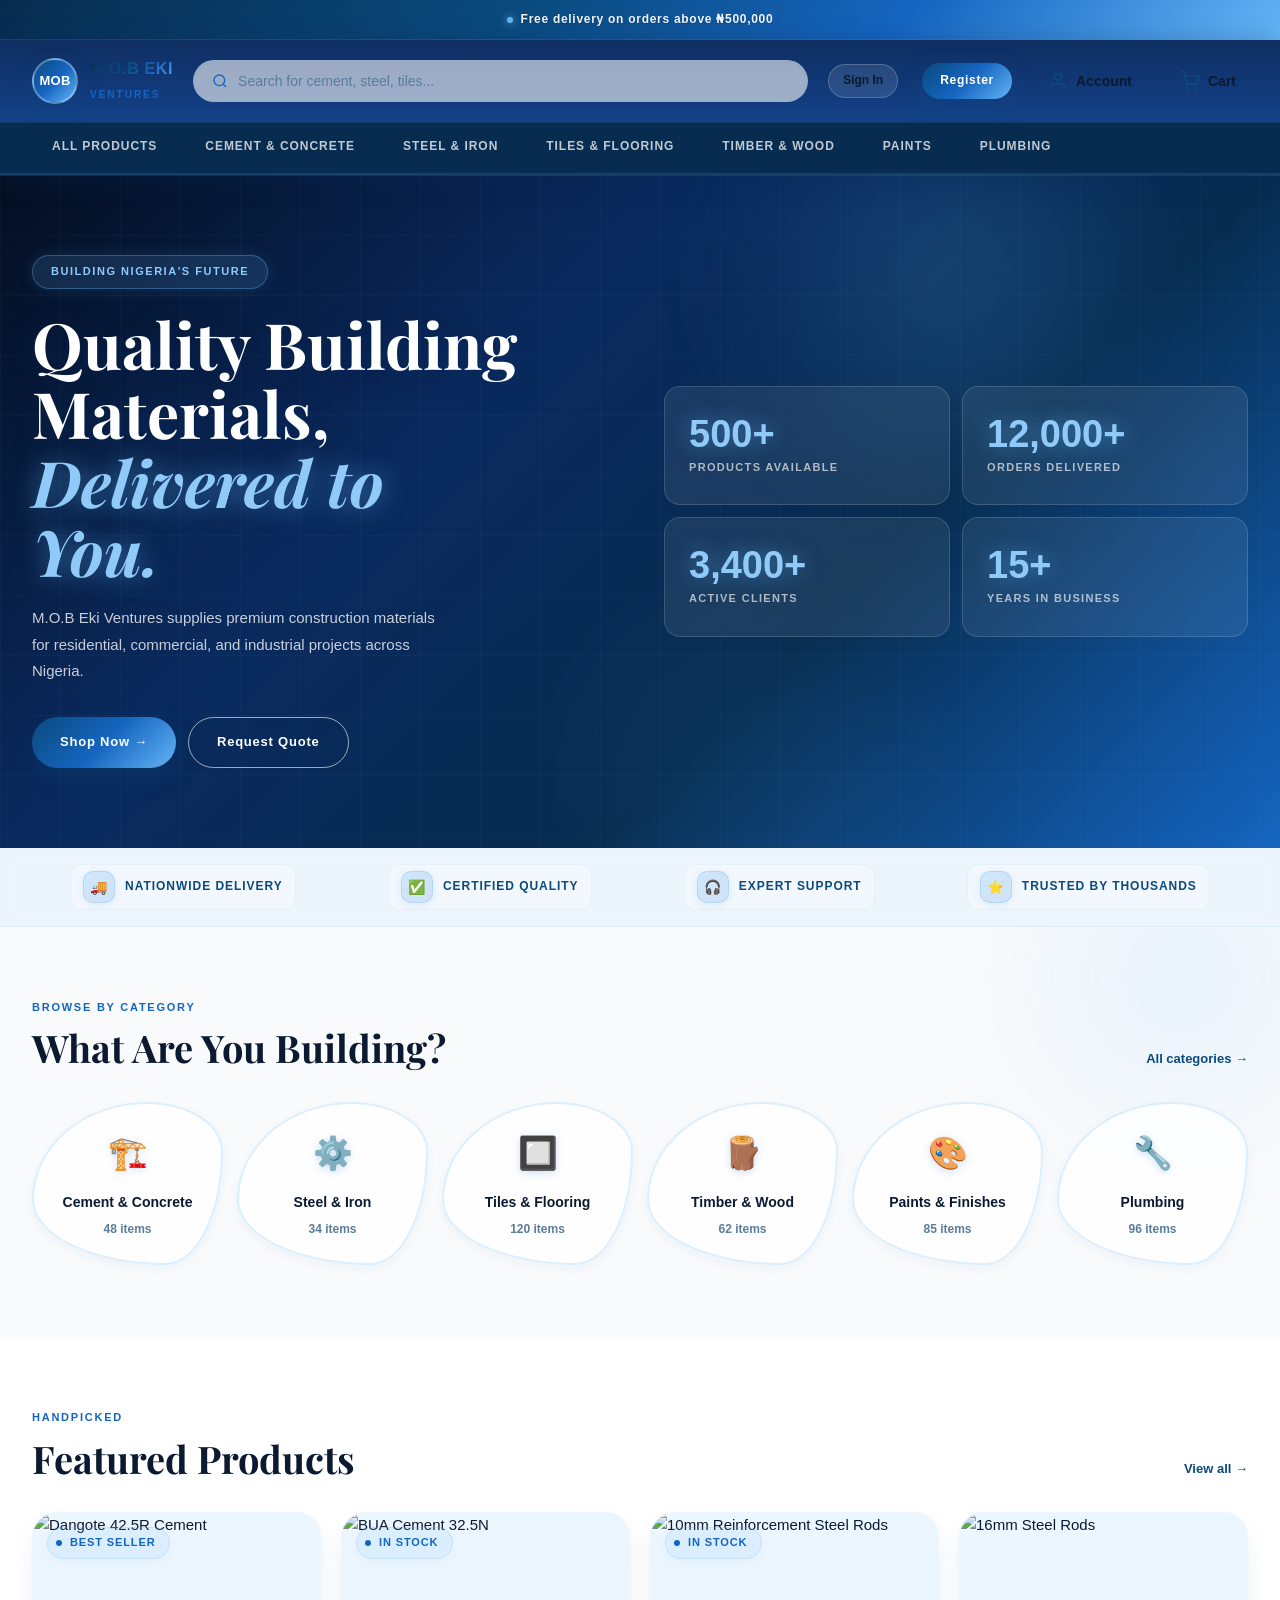
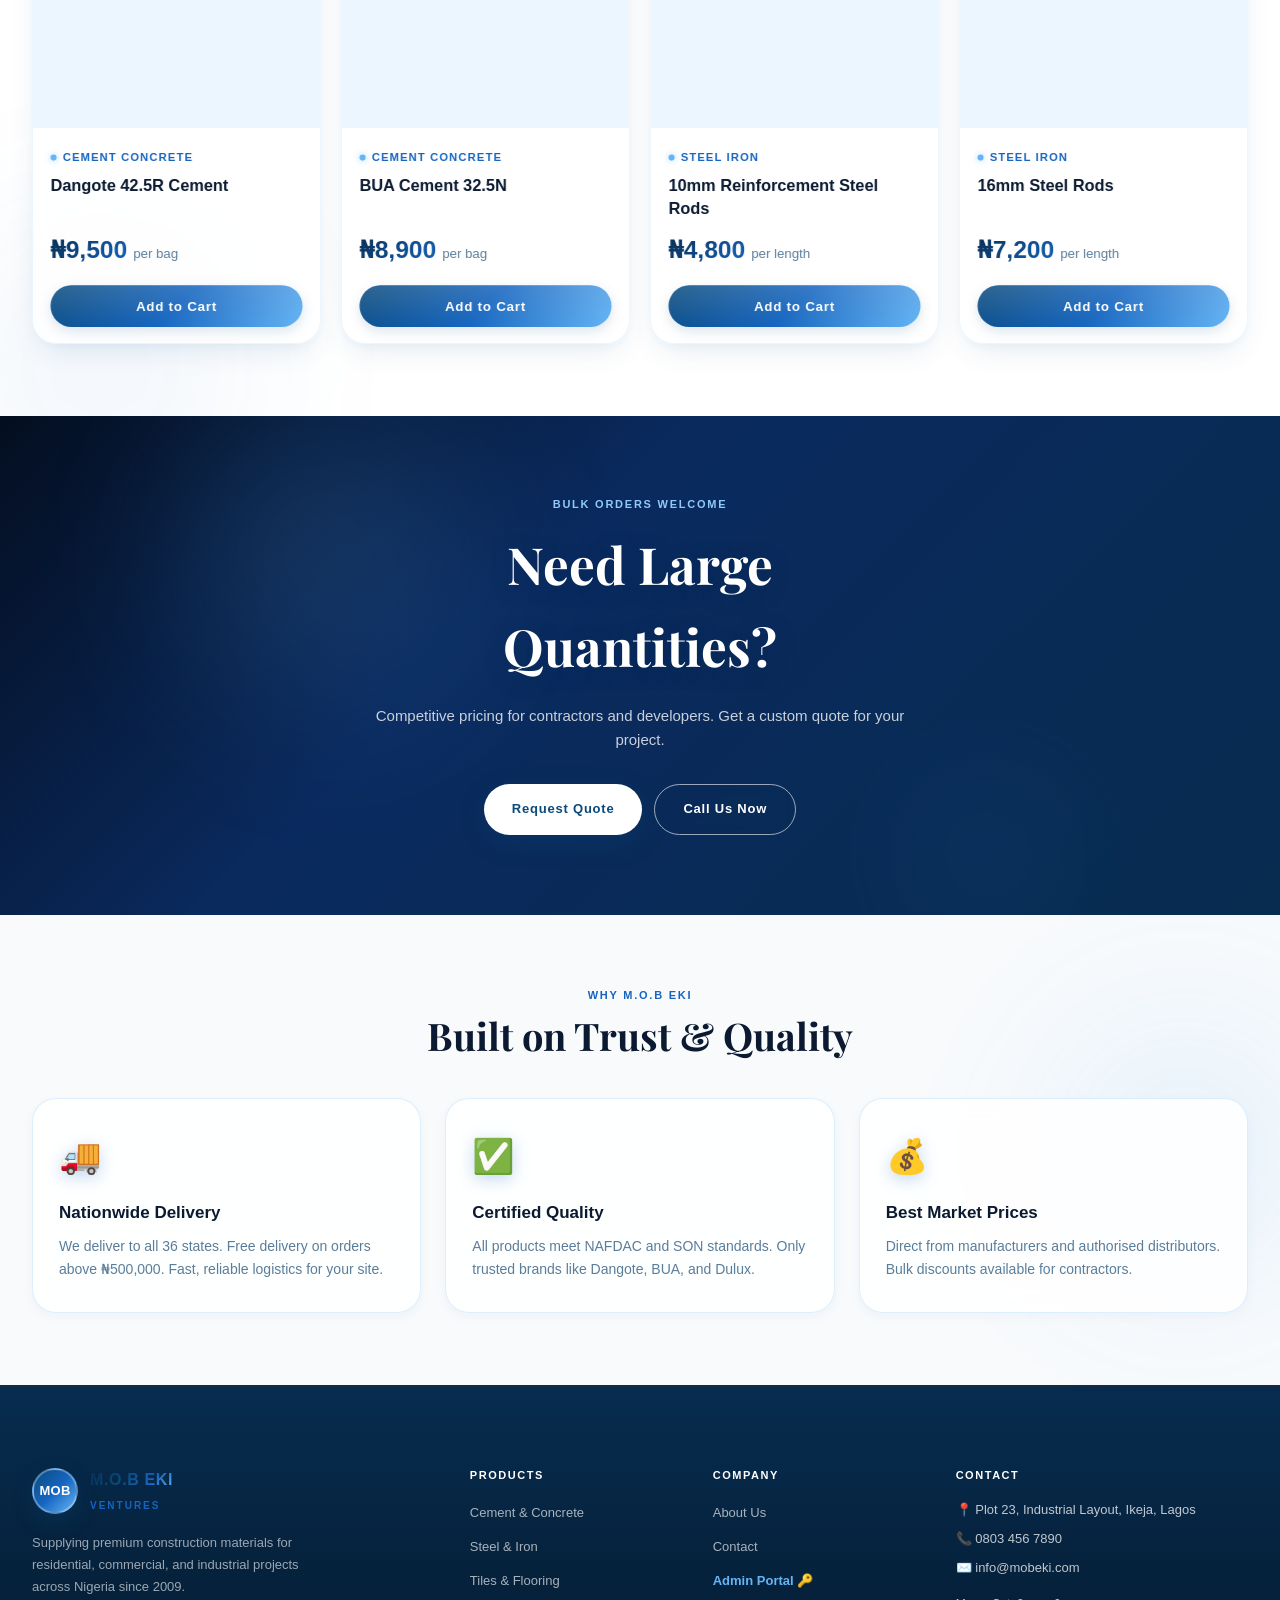
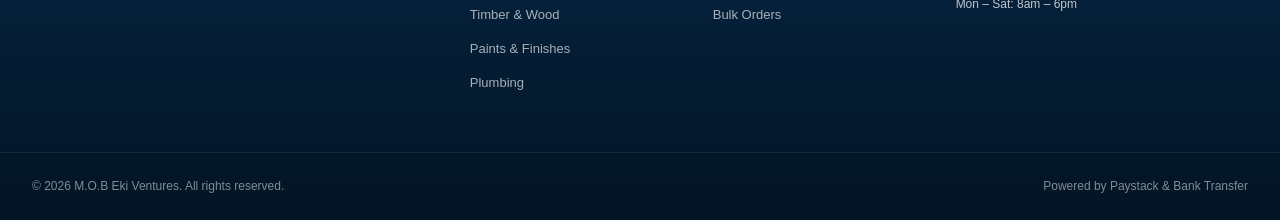
==== commit 198dfc6b: "Fix broken relative paths and storefront links" ====
--- a/public/index.html
+++ b/public/index.html
@@ -78,8 +78,8 @@
       <h1>Quality Building<br>Materials, <em>Delivered to<br>You.</em></h1>
       <p>M.O.B Eki Ventures supplies premium construction materials for residential, commercial, and industrial projects across Nigeria.</p>
       <div class="hero-ctas">
-        <a href="user/shop.html" class="btn btn-primary">Shop Now →</a>
-        <a href="user/about.html#contact" class="btn btn-outline">Request Quote</a>
+        <a href="shop.html" class="btn btn-primary">Shop Now →</a>
+        <a href="about.html#contact" class="btn btn-outline">Request Quote</a>
       </div>
     </div>
     <div class="stats-grid">
@@ -98,7 +98,7 @@
   <div class="container" style="position:relative;z-index:1">
     <div class="section-header">
       <div><span class="section-label">Browse by Category</span><h2 class="section-title">What Are You Building?</h2></div>
-      <a href="user/shop.html" class="view-all">All categories →</a>
+      <a href="shop.html" class="view-all">All categories →</a>
     </div>
     <div class="categories-grid" id="categories-grid"></div>
   </div>
@@ -109,7 +109,7 @@
   <div class="container" style="position:relative;z-index:1">
     <div class="section-header">
       <div><span class="section-label">Handpicked</span><h2 class="section-title">Featured Products</h2></div>
-      <a href="user/shop.html" class="view-all">View all →</a>
+      <a href="shop.html" class="view-all">View all →</a>
     </div>
     <div class="products-grid" id="featured-products"></div>
   </div>
@@ -124,7 +124,7 @@
     <h2>Need Large Quantities?</h2>
     <p>Competitive pricing for contractors and developers. Get a custom quote for your project.</p>
     <div class="bulk-cta-btns">
-      <a href="user/about.html#contact" class="btn btn-primary" style="background:#fff;color:var(--blue)">Request Quote</a>
+      <a href="about.html#contact" class="btn btn-primary" style="background:#fff;color:var(--blue)">Request Quote</a>
       <a href="tel:08034567890" class="btn btn-outline">Call Us Now</a>
     </div>
   </div>
@@ -152,7 +152,7 @@
   renderHeader(''); renderFooter(''); renderTrustBar();
   CATEGORIES.forEach((cat,i) => {
     document.getElementById('categories-grid').innerHTML += `
-      <a href="user/shop.html?category=${cat.id}" class="cat-card" style="animation:fadeUp .4s ease ${i*60}ms both">
+      <a href="shop.html?category=${cat.id}" class="cat-card" style="animation:fadeUp .4s ease ${i*60}ms both">
         <span class="cat-card-icon">${cat.icon}</span>
         <div class="cat-card-name">${cat.name}</div>
         <div class="cat-card-count">${cat.count} items</div>
